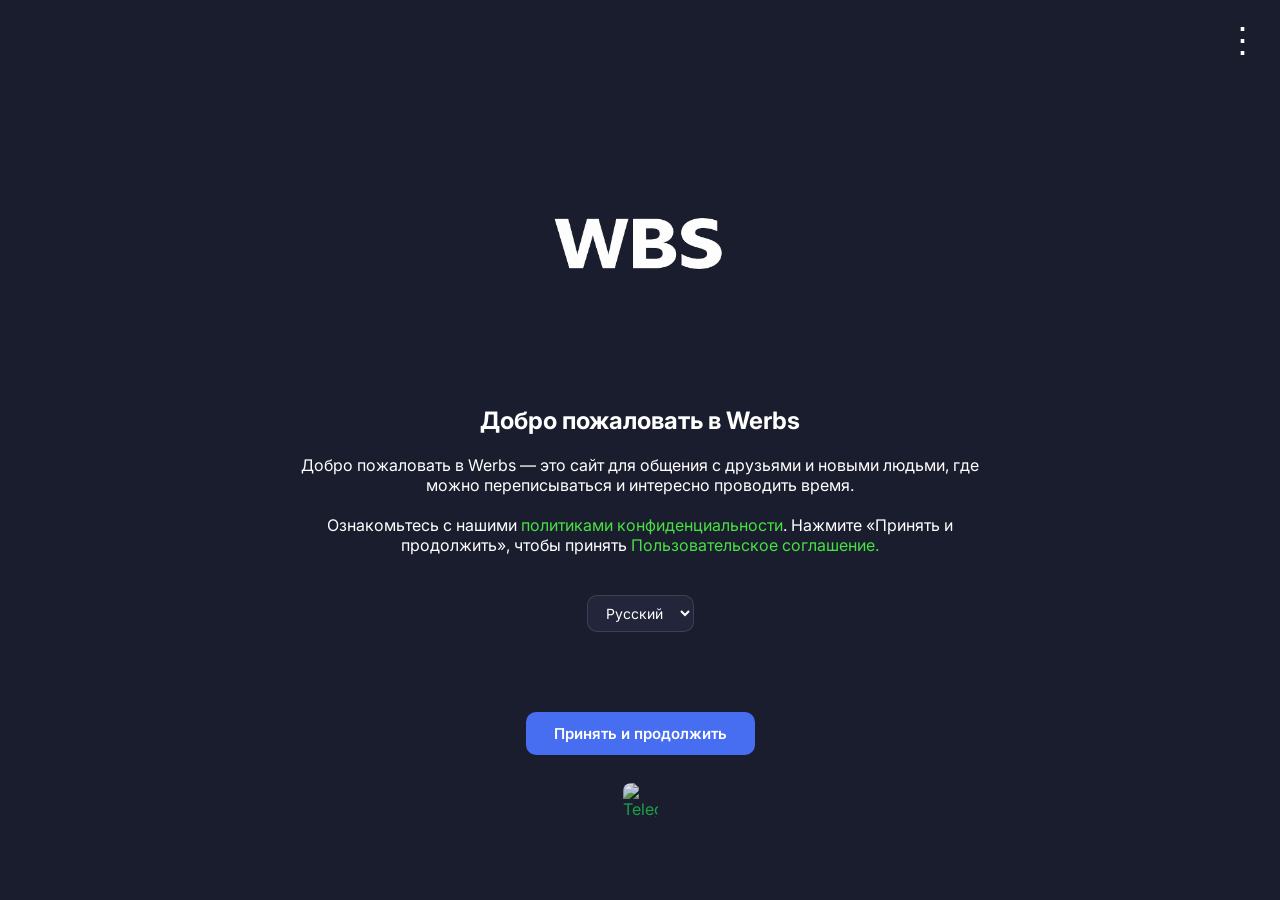
==== index.html @ 34491fe7 "Add files via upload" ====
<!DOCTYPE html>
<html lang="ru">
<head>
    <meta charset="UTF-8">
    <meta name="viewport" content="width=device-width, initial-scale=1.0">
    <title>Werbs</title>
    <link rel="stylesheet" href="style.css">
    <link rel="icon" type="image/png" href="./image/2.png">
</head>
<body>
<div class="menu">
    <button class="menu-btn" type="button">⋮</button>
    <div class="menu-content" id="menu">
        <p><a href="https://t.me/SwagIDKA" id="menu-help" data-i18n="menuHelp">Помощь</a></p>  <br>
        <p><a href="about.html" data-i18n="menuAbout">О нас</a></p>
    </div>
</div>

<div class="welcome">
    <img src="./image/2.png" width="330" height="300" alt="Welcome Image">
    <h2 id="welcome-title" data-i18n="welcomeTitle">Добро пожаловать в Werbs</h2><br>
    <p id="welcome-desc" data-i18n="welcomeDesc">Добро пожаловать в Werbs — это сайт для общения с друзьями и новыми людьми.</p>
    <br>
    <p class="policy-link" id="welcome-policy">
        <span data-i18n="welcomePolicyPre">Ознакомьтесь с нашими</span>
        <a href="privacy.html" class="policy-link" id="policy-link" data-i18n="welcomePolicyLink">политиками конфиденциальности</a><span data-i18n="welcomePolicyMid">. Нажмите «Принять и продолжить», чтобы принять</span>
        <a href="terms.html" class="agreement-link" id="agreement-link" data-i18n="welcomeAgreementLink">Пользовательское соглашение</a>
    </p>
<br><br>
    <select id="language-select">
        <option value="ru">Русский</option>
        <option value="en">English</option>
    </select>
    <br><br><br><br>
</div>

<a href="./register.html" class="btn" id="accept-btn" data-i18n="acceptBtn">Принять и продолжить</a>

<div class="footer-social-wrap">
    <a class="footer-social" href="https://t.me/Werbs_official" target="_blank" rel="noopener">
        <img src="https://upload.wikimedia.org/wikipedia/commons/5/5c/Telegram_Messenger.png" alt="Telegram" width="35" />
    </a>
</div>







<div id="pageLoader" class="page-loader hidden"><div class="loader-spinner"></div></div>
<script src="./work.js" type="module"></script>
</body>
</html>
---- style.css ----
@import url('https://fonts.googleapis.com/css2?family=Inter:wght@400;500;600;700&display=swap');

/* ══════════════════════════════════════
   BASE
══════════════════════════════════════ */
*, *::before, *::after {
    box-sizing: border-box;
    margin: 0;
    padding: 0;

    -webkit-user-select: none;
    -moz-user-select: none;
    -ms-user-select: none;
    user-select: none;

    -webkit-user-drag: none;
    user-drag: none;
}

body {
    background: #1a1d2e;
    color: #fff;
    font-family: 'Inter', system-ui, sans-serif;
    min-height: 100vh;
    display: flex;
    flex-direction: column;
    justify-content: center;
    align-items: center;
    text-align: center;
}

body.app-page {
    display: block;
    text-align: left;
    background: #1a1d2e;
}

a { color: rgb(27,184,74); text-decoration: none; }
a:visited { color: #fff; }

/* ══════════════════════════════════════
   INDEX PAGE
══════════════════════════════════════ */
.welcome {
    width: 100%;
    max-width: 760px;
    padding: 20px;
}

.menu {
    position: absolute;
    top: 20px;
    right: 20px;
}
.menu-btn {
    background: none;
    border: none;
    color: white;
    font-size: 35px;
    cursor: pointer;
}
.menu-content {
    display: none;
    position: absolute;
    right: 0;
    background: #202c33;
    padding: 10px 20px;
    border-radius: 10px;
    color: white;
    min-width: 120px;
}
.menu-content.open { display: block; }
.policy-link a { color: rgb(72,224,67); }

.btn {
    background: #476df0;
    color: white;
    border: none;
    padding: 12px 28px;
    border-radius: 10px;
    cursor: pointer;
    font-size: 15px;
    display: inline-block;
    text-decoration: none;
    font-weight: 600;
    transition: background .15s;
}
.btn:hover { background: #2f55d0; }

.footer-social-wrap {
    margin-top: 28px;
    display: flex;
    justify-content: center;
}
.footer-social {
    display: inline-flex;
    align-items: center;
    justify-content: center;
    opacity: 0.85;
    transition: opacity .15s, transform .15s;
}
.footer-social:hover {
    opacity: 1;
    transform: scale(1.08);
}
.footer-social img {
    display: block;
    border-radius: 8px;
}

#language-select {
    background: #23263a;
    color: #fff;
    border: 1.5px solid rgba(255,255,255,0.12);
    border-radius: 10px;
    padding: 8px 14px;
    font-family: inherit;
    font-size: 14px;
    outline: none;
    cursor: pointer;
}
#language-select option { background: #23263a; color: #fff; }

/* ══════════════════════════════════════
   APP SHELL
══════════════════════════════════════ */
.app-shell {
    display: grid;
    grid-template-columns: 72px 300px 1fr;
    height: 100vh;
    width: 100%;
    overflow: hidden;
}

/* ══════════════════════════════════════
   SIDEBAR
══════════════════════════════════════ */
.sidebar {
    background: #2c2f48;
    display: flex;
    flex-direction: column;
    justify-content: space-between;
    align-items: center;
    padding: 20px 0;
    border-right: 1px solid rgba(255,255,255,0.06);
}
.sidebar-top, .sidebar-bottom {
    display: flex;
    flex-direction: column;
    gap: 8px;
    align-items: center;
}
.sidebar-icon {
    width: 48px;
    height: 48px;
    border-radius: 14px;
    border: none;
    background: transparent;
    color: rgba(255,255,255,0.55);
    font-size: 22px;
    cursor: pointer;
    transition: background .18s, color .18s;
    display: flex;
    align-items: center;
    justify-content: center;
}
.sidebar-icon:hover,
.sidebar-icon.active {
    background: rgba(255,255,255,0.12);
    color: #fff;
}

/* ══════════════════════════════════════
   LEFT (CHAT) PANEL
══════════════════════════════════════ */
.chat-panel {
    background: #23263a;
    display: flex;
    flex-direction: column;
    border-right: 1px solid rgba(255,255,255,0.06);
    overflow: hidden;
}
.chat-panel-header {
    padding: 20px 16px 12px;
    display: flex;
    flex-direction: column;
    gap: 10px;
    flex-shrink: 0;
}
.chat-panel-header h1 {
    font-size: 1.4rem;
    font-weight: 700;
    color: #fff;
}
.search-wrap input {
    width: 100%;
    border: none;
    border-radius: 10px;
    padding: 10px 14px;
    font-size: 14px;
    outline: none;
    background: rgba(255,255,255,0.08);
    color: #fff;
    font-family: inherit;
}
.search-wrap input::placeholder { color: rgba(255,255,255,0.4); }

.user-list {
    flex: 1;
    overflow-y: auto;
    padding: 6px 8px 8px;
}
.user-list-empty {
    color: rgba(255,255,255,0.45);
    font-size: 14px;
    text-align: center;
    padding: 40px 16px;
    line-height: 1.7;
}

/* ── Friend / chat items ── */
.friend-item {
    display: flex;
    align-items: center;
    gap: 11px;
    padding: 10px 10px;
    border-radius: 12px;
    cursor: pointer;
    transition: background .15s;
    margin-bottom: 2px;
}
.friend-item:hover { background: rgba(255,255,255,0.07); }
.friend-item.active { background: rgba(255,255,255,0.13); }

.friend-avatar {
    width: 44px;
    height: 44px;
    border-radius: 50%;
    object-fit: cover;
    flex-shrink: 0;
}
.friend-avatar-placeholder {
    width: 44px;
    height: 44px;
    border-radius: 50%;
    background: linear-gradient(135deg, #476df0, #7b5ef8);
    color: #fff;
    font-size: 18px;
    font-weight: 700;
    display: flex;
    align-items: center;
    justify-content: center;
    flex-shrink: 0;
}
.friend-info { display: flex; flex-direction: column; gap: 2px; min-width: 0; }
.friend-nick { font-weight: 600; color: #f0f0f0; font-size: 14px; white-space: nowrap; overflow: hidden; text-overflow: ellipsis; }
.friend-sub  { font-size: 12px; color: rgba(255,255,255,0.45); white-space: nowrap; overflow: hidden; text-overflow: ellipsis; }

/* ══════════════════════════════════════
   CONVERSATION PANEL
══════════════════════════════════════ */
.conversation-panel {
    background: #1a1d2e;
    display: flex;
    flex-direction: column;
    overflow: hidden;
}
.conversation-empty {
    flex: 1;
    display: flex;
    flex-direction: column;
    align-items: center;
    justify-content: center;
    gap: 12px;
    color: rgba(255,255,255,0.35);
    font-size: 15px;
}
.conversation-empty div:first-child { font-size: 48px; }

/* ── Chat window ── */
.chat-window {
    display: flex;
    flex-direction: column;
    height: 100%;
    overflow: hidden;
}

.chat-header {
    display: flex;
    align-items: center;
    gap: 12px;
    padding: 14px 20px;
    background: #23263a;
    border-bottom: 1px solid rgba(255,255,255,0.06);
    flex-shrink: 0;
}
.chat-header-avatar {
    width: 40px;
    height: 40px;
    border-radius: 50%;
    object-fit: cover;
}
.chat-header-avatar-placeholder {
    width: 40px;
    height: 40px;
    border-radius: 50%;
    background: linear-gradient(135deg, #476df0, #7b5ef8);
    color: #fff;
    font-size: 16px;
    font-weight: 700;
    display: flex;
    align-items: center;
    justify-content: center;
    flex-shrink: 0;
}
.chat-header-nick { font-weight: 600; color: #fff; font-size: 15px; }
.chat-header-sub  { font-size: 12px; color: rgba(255,255,255,0.45); }

/* ── Messages ── */
.chat-messages {
    flex: 1;
    overflow-y: auto;
    padding: 16px 20px;
    display: flex;
    flex-direction: column;
    gap: 6px;
}
.msg-empty {
    color: rgba(255,255,255,0.35);
    text-align: center;
    margin-top: 60px;
    font-size: 15px;
}

.msg-bubble {
    max-width: 68%;
    padding: 10px 14px;
    border-radius: 18px;
    font-size: 14px;
    display: flex;
    flex-direction: column;
    gap: 4px;
    word-break: break-word;
    line-height: 1.45;
}
.msg-me   { align-self: flex-end;   background: #476df0; color: #fff;    border-bottom-right-radius: 4px; }
.msg-them { align-self: flex-start; background: #2e3250; color: #f0f0f0; border-bottom-left-radius: 4px; }

.msg-time {
    font-size: 10px;
    opacity: 0.55;
    align-self: flex-end;
    line-height: 1;
}

/* ── Image bubble ── */
.msg-img {
    max-width: 240px;
    max-height: 240px;
    border-radius: 10px;
    object-fit: cover;
    cursor: zoom-in;
    display: block;
}
.msg-bubble.msg-me   .msg-img { border-bottom-right-radius: 2px; }
.msg-bubble.msg-them .msg-img { border-bottom-left-radius: 2px; }

/* ── File bubble ── */
.msg-file {
    display: flex;
    align-items: center;
    gap: 10px;
    padding: 4px 0;
}
.msg-file-icon { font-size: 28px; flex-shrink: 0; }
.msg-file-name { font-size: 13px; font-weight: 600; word-break: break-all; }
.msg-file-size { font-size: 11px; opacity: 0.6; }
.msg-file-dl {
    margin-left: auto;
    font-size: 20px;
    text-decoration: none;
    color: inherit;
    opacity: 0.7;
    flex-shrink: 0;
}
.msg-file-dl:hover { opacity: 1; }

/* ── Attachments preview ── */
.chat-attachments-preview {
    display: flex;
    flex-wrap: wrap;
    gap: 8px;
    padding: 0 16px;
    max-height: 110px;
    overflow-y: auto;
}
.attach-thumb {
    position: relative;
    width: 80px;
    height: 80px;
    border-radius: 10px;
    overflow: hidden;
    cursor: pointer;
    flex-shrink: 0;
}
.attach-thumb img {
    width: 100%;
    height: 100%;
    object-fit: cover;
}
.attach-file-item {
    display: flex;
    align-items: center;
    gap: 6px;
    background: rgba(255,255,255,0.1);
    border-radius: 8px;
    padding: 6px 10px;
    font-size: 13px;
    color: #fff;
    cursor: pointer;
    position: relative;
    flex-shrink: 0;
}
.attach-remove {
    position: absolute;
    top: 3px;
    right: 4px;
    background: rgba(0,0,0,0.6);
    color: #fff;
    border-radius: 50%;
    width: 18px;
    height: 18px;
    font-size: 11px;
    display: flex;
    align-items: center;
    justify-content: center;
}

/* ── Input row ── */
.chat-input-row {
    display: flex;
    align-items: center;
    gap: 8px;
    padding: 12px 16px;
    background: #23263a;
    border-top: 1px solid rgba(255,255,255,0.06);
    flex-shrink: 0;
}
.attach-btn {
    width: 40px;
    height: 40px;
    border: none;
    border-radius: 50%;
    background: rgba(255,255,255,0.08);
    color: rgba(255,255,255,0.7);
    font-size: 18px;
    cursor: pointer;
    flex-shrink: 0;
    transition: background .15s;
}
.attach-btn:hover { background: rgba(255,255,255,0.15); }
.chat-input-row input[type="text"] {
    flex: 1;
    padding: 11px 16px;
    border-radius: 20px;
    border: none;
    outline: none;
    font-size: 14px;
    background: rgba(255,255,255,0.08);
    color: #fff;
    font-family: inherit;
}
.chat-input-row input::placeholder { color: rgba(255,255,255,0.35); }
.send-btn {
    width: 40px;
    height: 40px;
    border: none;
    border-radius: 50%;
    background: #476df0;
    color: #fff;
    font-size: 16px;
    cursor: pointer;
    flex-shrink: 0;
    transition: background .15s;
}
.send-btn:hover { background: #2f55d0; }

/* ══════════════════════════════════════
   MODALS
══════════════════════════════════════ */
.modal {
    position: fixed;
    inset: 0;
    background: rgba(0,0,0,0.6);
    display: flex;
    justify-content: center;
    align-items: center;
    z-index: 100;
    backdrop-filter: blur(4px);
}
.hidden { display: none !important; }

.modal-box {
    width: 360px;
    background: #fff;
    padding: 28px 24px;
    border-radius: 18px;
    position: relative;
    color: #000;
    max-height: 90vh;
    overflow-y: auto;
}
.close-btn {
    position: absolute;
    top: 14px;
    right: 16px;
    border: none;
    background: none;
    font-size: 18px;
    cursor: pointer;
    color: #888;
}
.close-btn:hover { color: #000; }

/* Profile modal */
.avatar-section {
    display: flex;
    flex-direction: column;
    align-items: center;
    gap: 6px;
    margin-bottom: 14px;
}
.avatar-section img {
    width: 90px;
    height: 90px;
    border-radius: 50%;
    object-fit: cover;
    border: 3px solid #476df0;
}
.avatar-change-btn {
    font-size: 13px;
    color: #476df0;
    cursor: pointer;
}
.avatar-change-btn:hover { text-decoration: underline; }
.info { text-align: center; }
.info h2 { font-size: 18px; margin-bottom: 4px; }
.info p  { font-size: 13px; color: #666; }

.id-box {
    display: flex;
    align-items: center;
    justify-content: space-between;
    background: #f3f4f8;
    border-radius: 12px;
    padding: 12px 14px;
    margin-top: 16px;
    gap: 10px;
}
.id-box small { font-size: 11px; color: #888; display: block; margin-bottom: 3px; }
.id-value { font-size: 17px; font-weight: 700; color: #476df0; letter-spacing: 1px; }
.copy-btn {
    border: none;
    background: #476df0;
    color: #fff;
    border-radius: 8px;
    padding: 6px 10px;
    font-size: 16px;
    cursor: pointer;
    flex-shrink: 0;
}

.settings-box {
    margin-top: 14px;
    background: #f3f4f8;
    border-radius: 12px;
    padding: 12px 14px;
}
.settings-box small { font-size: 11px; color: #888; display: block; margin-bottom: 6px; }
.lang-select-profile {
    width: 100%;
    padding: 10px 12px;
    border-radius: 8px;
    border: 1.5px solid #ddd;
    font-family: inherit;
    font-size: 14px;
    color: #000;
    background: #fff;
    outline: none;
    cursor: pointer;
}
.lang-select-profile:focus { border-color: #476df0; }

/* Add friend modal */
.modal-input {
    width: 100%;
    padding: 12px;
    border-radius: 10px;
    border: 1.5px solid #ddd;
    font-size: 16px;
    font-family: inherit;
    margin-top: 6px;
    outline: none;
    color: #000;
}
.modal-input:focus { border-color: #476df0; }
.user-preview {
    margin-top: 10px;
    background: #f3f4f8;
    border-radius: 12px;
    overflow: hidden;
}
.user-preview .friend-item { cursor: default !important; }
.user-preview .friend-nick { color: #071f3d; }
.user-preview .friend-sub  { color: #555; }

.modal-msg { font-size: 13px; margin-top: 8px; min-height: 18px; color: #e53935; }
.modal-msg.success { color: #2e7d32; }

.modal-btn {
    width: 100%;
    padding: 12px;
    margin-top: 14px;
    border: none;
    border-radius: 10px;
    background: #476df0;
    color: #fff;
    font-family: inherit;
    font-size: 15px;
    font-weight: 600;
    cursor: pointer;
    transition: background .15s;
}
.modal-btn:hover { background: #2f55d0; }

/* Image viewer */
#imageViewer {
    background: rgba(0,0,0,0.88);
    cursor: zoom-out;
}

/* ══════════════════════════════════════
   SCROLLBAR
══════════════════════════════════════ */
::-webkit-scrollbar { width: 5px; }
::-webkit-scrollbar-track { background: transparent; }
::-webkit-scrollbar-thumb { background: rgba(255,255,255,0.15); border-radius: 3px; }

/* ══════════════════════════════════════
   REGISTER / LOGIN PAGES (тёмный стиль, как приложение)
══════════════════════════════════════ */
body.auth-page {
    background: #1a1d2e;
    display: flex;
    justify-content: center;
    align-items: center;
    min-height: 100vh;
    text-align: left;
}
.reg { width: 420px; padding: 20px; }
.header-box {
    background: #23263a;
    padding: 22px;
    border-radius: 14px;
    margin-bottom: 12px;
    color: #fff;
    text-align: left;
    border: 1px solid rgba(255,255,255,0.06);
}
.header-box h1 { font-size: 22px; margin-bottom: 6px; color: #fff; }
.header-box p  { font-size: 14px; color: rgba(255,255,255,0.55); }
.form-box {
    background: #23263a;
    padding: 24px;
    border-radius: 14px;
    color: #fff;
    border: 1px solid rgba(255,255,255,0.06);
}
.form-box label { display: block; font-size: 14px; margin-top: 14px; color: rgba(255,255,255,0.75); }
.form-box input[type="text"],
.form-box input[type="password"],
.form-box select {
    width: 100%;
    padding: 12px;
    margin-top: 6px;
    border-radius: 10px;
    border: 1.5px solid rgba(255,255,255,0.1);
    font-family: inherit;
    font-size: 14px;
    color: #fff;
    background: rgba(255,255,255,0.06);
    outline: none;
    transition: border-color .15s;
}
.form-box select option { background: #23263a; color: #fff; }
.form-box input::placeholder { color: rgba(255,255,255,0.35); }
.form-box input:focus,
.form-box select:focus { border-color: #476df0; }
.form-box .checkbox {
    display: flex;
    align-items: center;
    gap: 10px;
    padding: 10px;
    margin-top: 14px;
    border: 1.5px solid rgba(255,255,255,0.1);
    border-radius: 10px;
}
.form-box .checkbox input { width: 18px; height: 18px; cursor: pointer; }
.form-box .checkbox label { margin: 0; font-size: 14px; color: rgba(255,255,255,0.75); }
.form-box .error { color: #ff6b6b; font-size: 13px; margin-top: 10px; min-height: 18px; }
.form-box button[type="submit"] {
    width: 100%;
    padding: 13px;
    margin-top: 16px;
    border: none;
    border-radius: 10px;
    background: #476df0;
    color: #fff;
    font-family: inherit;
    font-size: 15px;
    font-weight: 600;
    cursor: pointer;
    transition: background .15s;
}
.form-box button[type="submit"]:hover { background: #2f55d0; }
.form-box .bottom-link { text-align: center; margin-top: 14px; font-size: 13px; color: rgba(255,255,255,0.55); }
.form-box .bottom-link a { color: #6e8dfb; text-decoration: none; font-weight: 600; }

/* ── Аватар в сайдбаре ── */
.sidebar-avatar-btn {
    padding: 0;
    overflow: hidden;
    border-radius: 50% !important;
    width: 42px;
    height: 42px;
}
.sidebar-avatar-btn:hover { background: transparent !important; }

/* ── Кнопка выхода в профиле ── */
.logout-btn {
    width: 100%;
    padding: 12px;
    margin-top: 14px;
    border: none;
    border-radius: 10px;
    background: rgba(255, 80, 80, 0.1);
    color: #ff6b6b;
    font-family: inherit;
    font-size: 14px;
    font-weight: 600;
    cursor: pointer;
    transition: background .15s;
    text-align: center;
}
.logout-btn:hover { background: rgba(255, 80, 80, 0.2); }

/* ══════════════════════════════════════
   PAGE LOADER
══════════════════════════════════════ */
.page-loader {
    position: fixed;
    inset: 0;
    background: #1a1d2e;
    z-index: 9999;
    display: flex;
    align-items: center;
    justify-content: center;
    transition: opacity .3s;
}
.page-loader.hidden { display: none; }
.page-loader.fade-out { opacity: 0; pointer-events: none; }

.loader-spinner {
    width: 48px;
    height: 48px;
    border: 4px solid rgba(255,255,255,0.1);
    border-top-color: #476df0;
    border-radius: 50%;
    animation: spin .8s linear infinite;
}
@keyframes spin { to { transform: rotate(360deg); } }

/* ══════════════════════════════════════
   CONFIRM MODAL (выход)
══════════════════════════════════════ */
.confirm-box {
    text-align: center;
    padding: 32px 28px;
}
.confirm-icon {
    font-size: 44px;
    margin-bottom: 12px;
}
.confirm-title {
    font-size: 18px;
    font-weight: 700;
    color: #000;
    margin: 0 0 8px;
}
.confirm-desc {
    font-size: 14px;
    color: #666;
    margin: 0 0 24px;
}
.confirm-btns {
    display: flex;
    gap: 10px;
}
.confirm-btn-no {
    flex: 1;
    padding: 12px;
    border: 1.5px solid #ddd;
    border-radius: 10px;
    background: #fff;
    color: #333;
    font-family: inherit;
    font-size: 15px;
    font-weight: 600;
    cursor: pointer;
    transition: background .15s;
}
.confirm-btn-no:hover { background: #f5f5f5; }
.confirm-btn-yes {
    flex: 1;
    padding: 12px;
    border: none;
    border-radius: 10px;
    background: #ff4d4d;
    color: #fff;
    font-family: inherit;
    font-size: 15px;
    font-weight: 600;
    cursor: pointer;
    transition: background .15s;
}
.confirm-btn-yes:hover { background: #e03333; }

.footer-social {
    animation: bounce 1.8s infinite;
}

@keyframes bounce {
    0%, 100% { transform: translateY(0); }
    40%       { transform: translateY(-10px); }
    60%       { transform: translateY(-5px); }
}


.menu-content a {
    color: #fff;
}
.menu-content a:hover {
    color: #6e8dfb;
}
/* ══════════════════════════════════════
   БЕЙДЖ "ТОПЕР"
══════════════════════════════════════ */
.badge-topper {
    display: inline-block;
    font-size: 16px;
    vertical-align: middle;
    margin-left: 3px;
    filter: drop-shadow(0 0 4px rgba(255, 200, 50, 0.6));
}
.badge-topper-small {
    display: inline-block;
    font-size: 12px;
    vertical-align: middle;
    margin-left: 2px;
}

/* ══════════════════════════════════════
   ВРЕМЯ НА САЙТЕ В ПРОФИЛЕ
══════════════════════════════════════ */
.time-box {
    display: flex;
    align-items: center;
    gap: 12px;
    background: #f3f4f8;
    border-radius: 12px;
    padding: 12px 14px;
    margin-top: 14px;
}
.time-icon { font-size: 24px; flex-shrink: 0; }
.time-box small { font-size: 11px; color: #888; display: block; margin-bottom: 2px; }
.time-value { font-size: 17px; font-weight: 700; color: #f5a623; }

/* ══════════════════════════════════════
   ФОН ПРОФИЛЯ (banner)
══════════════════════════════════════ */
.profile-banner {
    height: 0;
    border-radius: 14px 14px 0 0;
    margin: -28px -24px 0;
    transition: height .2s;
    background-size: cover;
    background-position: center;
}
.profile-banner.has-banner {
    height: 90px;
    margin-bottom: 8px;
}

/* ══════════════════════════════════════
   КНОПКА "СМЕНИТЬ УКРАШЕНИЯ"
══════════════════════════════════════ */
.decorations-btn {
    width: 100%;
    padding: 12px;
    margin-top: 10px;
    border: 1.5px solid #476df0;
    border-radius: 10px;
    background: rgba(71, 109, 240, 0.08);
    color: #476df0;
    font-family: inherit;
    font-size: 14px;
    font-weight: 600;
    cursor: pointer;
    transition: background .15s;
    text-align: center;
}
.decorations-btn:hover { background: rgba(71, 109, 240, 0.16); }

/* ══════════════════════════════════════
   МАГАЗИН
══════════════════════════════════════ */
.shop-box { width: 400px; }
.shop-title {
    font-size: 18px;
    font-weight: 700;
    color: #000;
    margin: 0 0 14px;
    text-align: center;
}
.shop-time-badge {
    background: linear-gradient(135deg, #f5a623, #f7c948);
    color: #1a1d2e;
    font-weight: 700;
    font-size: 14px;
    text-align: center;
    padding: 10px;
    border-radius: 10px;
    margin-bottom: 18px;
}
.shop-items-list {
    display: flex;
    flex-direction: column;
    gap: 12px;
    max-height: 50vh;
    overflow-y: auto;
}
.shop-item {
    display: flex;
    align-items: center;
    gap: 12px;
    background: #f3f4f8;
    border-radius: 12px;
    padding: 12px;
}
.shop-item-preview {
    width: 56px;
    height: 56px;
    border-radius: 10px;
    flex-shrink: 0;
    background-size: cover;
    background-position: center;
    border: 1px solid rgba(0,0,0,0.08);
}
.shop-item-info { flex: 1; min-width: 0; }
.shop-item-name { font-size: 14px; font-weight: 600; color: #000; }
.shop-item-price { font-size: 12px; color: #888; margin-top: 2px; }
.shop-item-btn {
    border: none;
    border-radius: 8px;
    padding: 8px 14px;
    font-size: 13px;
    font-weight: 600;
    cursor: pointer;
    flex-shrink: 0;
    transition: background .15s;
}
.shop-item-btn.can-buy {
    background: #476df0;
    color: #fff;
}
.shop-item-btn.can-buy:hover { background: #2f55d0; }
.shop-item-btn.cant-buy {
    background: #e5e5e5;
    color: #999;
    cursor: not-allowed;
}
.shop-item-btn.owned {
    background: #2e7d32;
    color: #fff;
    cursor: default;
}
.shop-item-btn.equipped {
    background: #f5a623;
    color: #1a1d2e;
}

/* ══════════════════════════════════════
   КОМПАКТНЫЙ ПЕРЕКЛЮЧАТЕЛЬ ЯЗЫКА В ПРОФИЛЕ
══════════════════════════════════════ */
.lang-toggle-btn {
    position: absolute;
    top: 14px;
    left: 16px;
    border: 1.5px solid #476df0;
    background: rgba(71, 109, 240, 0.08);
    color: #476df0;
    font-size: 12px;
    font-weight: 700;
    padding: 5px 12px;
    border-radius: 999px;
    cursor: pointer;
    letter-spacing: 0.5px;
    transition: background .15s;
    z-index: 2;
}
.lang-toggle-btn:hover { background: rgba(71, 109, 240, 0.16); }

/* ══════════════════════════════════════
   РАМКА АВАТАРКИ (украшение из магазина)
══════════════════════════════════════ */
.avatar-section {
    position: relative;
}

.avatar-frame-wrap {
    position: relative;
    width: 96px;
    height: 96px;
    display: flex;
    align-items: center;
    justify-content: center;
}
.avatar-frame-wrap img {
    width: 90px;
    height: 90px;
    border-radius: 50%;
    object-fit: cover;
    border: 3px solid #476df0;
    position: relative;
    z-index: 1;
}
.avatar-frame-wrap.has-frame::before {
    content: "";
    position: absolute;
    inset: -0px;
    border-radius: 50%;
    background: var(--frame-gradient);
    z-index: 0;
    /* Вырезаем середину, оставляя только тонкое кольцо */
    -webkit-mask: radial-gradient(circle, transparent 0, transparent calc(50% - 3px), #000 calc(50% - 2px), #000 100%);
    mask: radial-gradient(circle, transparent 0, transparent calc(50% - 3px), #000 calc(50% - 2px), #000 100%);
}
.avatar-frame-wrap.has-frame img {
    border-color: transparent;
}

/* ── Кнопка "В магазин" в инвентаре ── */
.go-to-shop-btn {
    width: 100%;
    padding: 10px;
    border: none;
    border-radius: 10px;
    background: linear-gradient(135deg, #476df0, #7b5ef8);
    color: #fff;
    font-family: inherit;
    font-size: 14px;
    font-weight: 600;
    cursor: pointer;
    transition: opacity .15s;
    margin-top: 4px;
}
.go-to-shop-btn:hover { opacity: 0.88; }
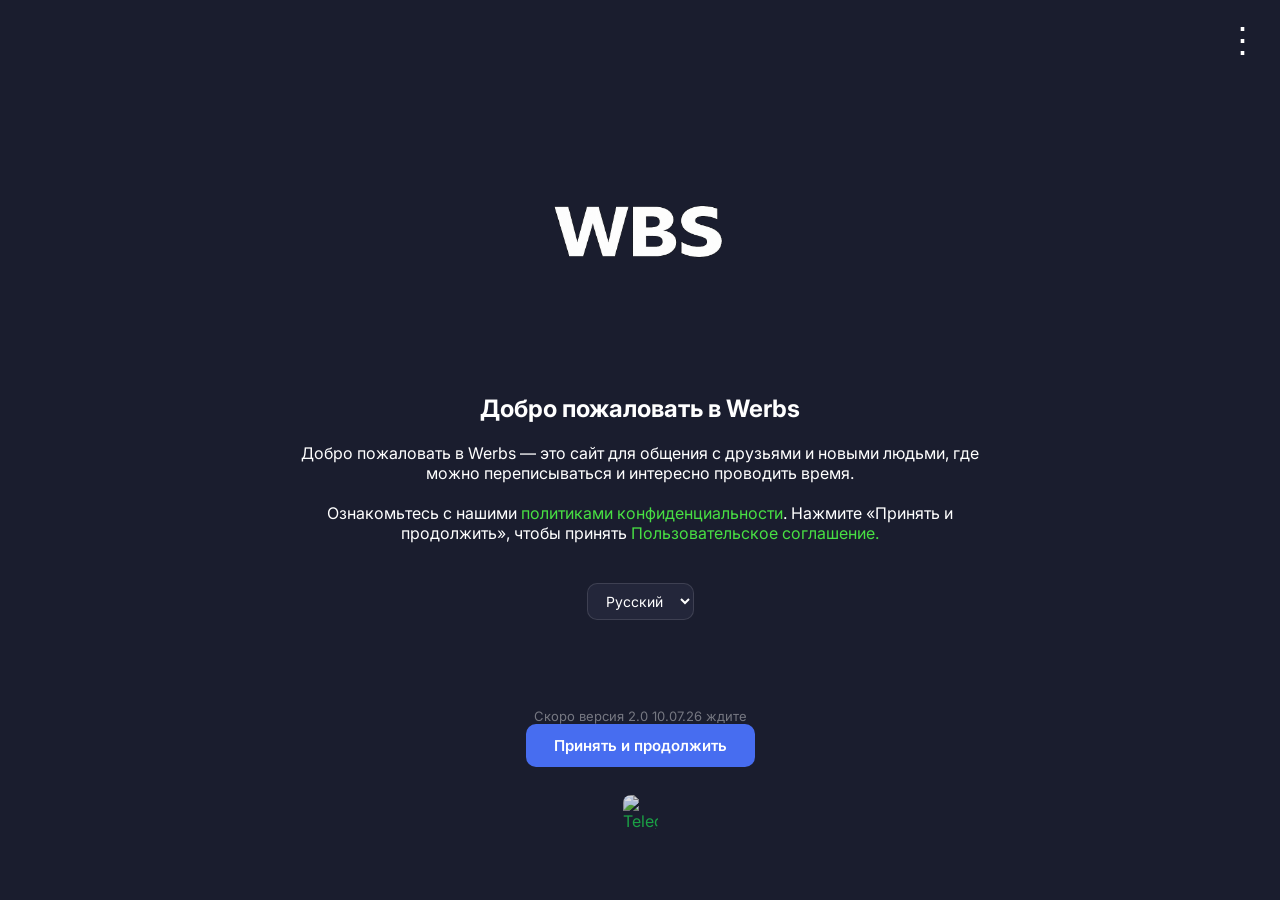
==== commit 97cde037: "Update index.html" ====
--- a/index.html
+++ b/index.html
@@ -33,7 +33,7 @@
     </select>
     <br><br><br><br>
 </div>
-
+<p style="color:rgba(255,255,255,0.4);font-size:13px;margin-top:8px">Скоро версия 2.0  10.07.26 ждите </p>
 <a href="./register.html" class="btn" id="accept-btn" data-i18n="acceptBtn">Принять и продолжить</a>
 
 <div class="footer-social-wrap">
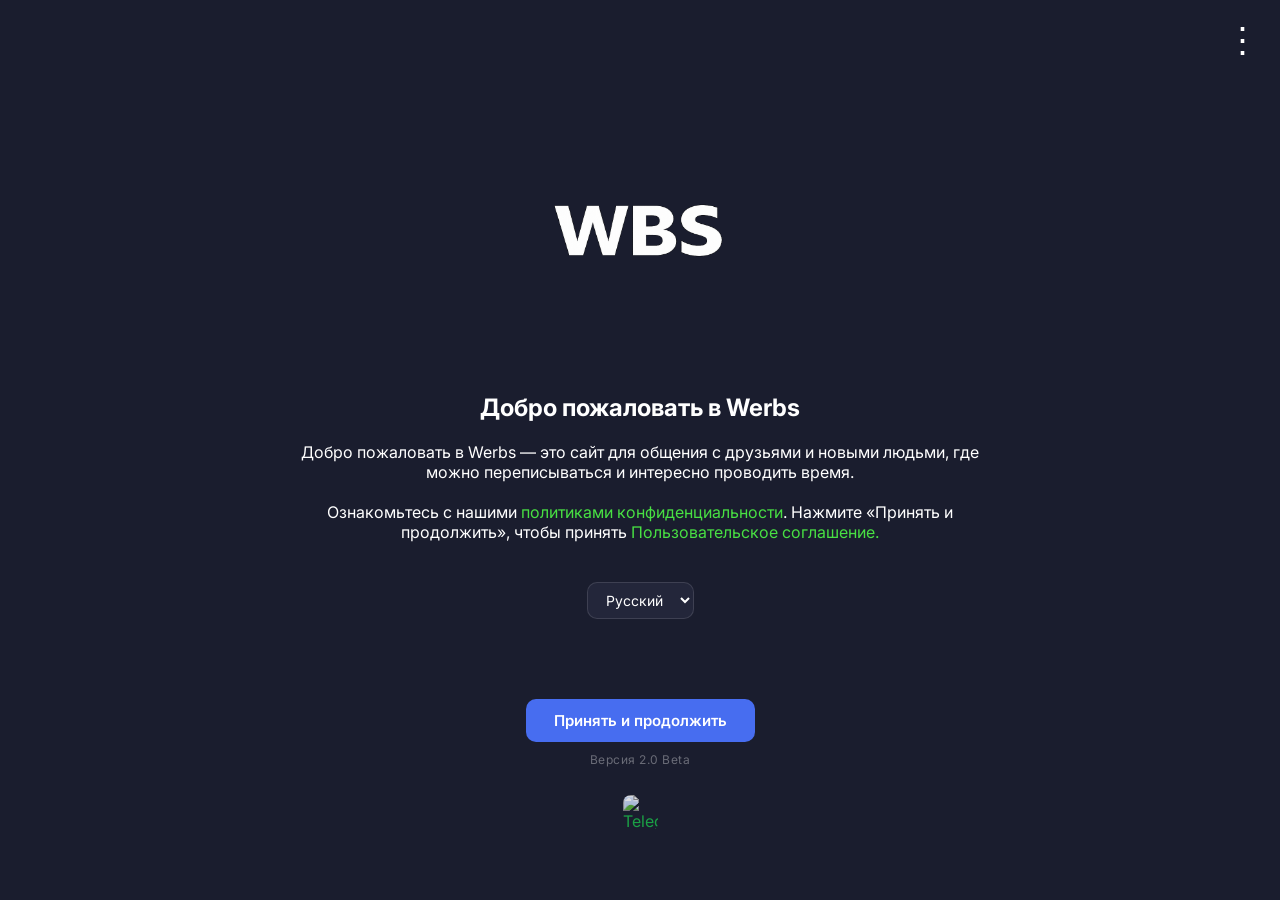
==== commit 16218043: "Add files via upload" ====
--- a/index.html
+++ b/index.html
@@ -33,8 +33,10 @@
     </select>
     <br><br><br><br>
 </div>
-<p style="color:rgba(255,255,255,0.4);font-size:13px;margin-top:8px">Скоро версия 2.0  10.07.26 ждите </p>
+
 <a href="./register.html" class="btn" id="accept-btn" data-i18n="acceptBtn">Принять и продолжить</a>
+
+<div class="version-badge">Версия 2.0 Beta</div>
 
 <div class="footer-social-wrap">
     <a class="footer-social" href="https://t.me/Werbs_official" target="_blank" rel="noopener">
--- a/style.css
+++ b/style.css
@@ -1075,3 +1075,237 @@
     margin-top: 4px;
 }
 .go-to-shop-btn:hover { opacity: 0.88; }
+
+/* ══════════════════════════════════════
+   ОНЛАЙН-СТАТУС
+══════════════════════════════════════ */
+.chat-header-avatar-wrap { position: relative; display: inline-block; }
+.online-dot {
+    position: absolute;
+    bottom: 1px; right: 1px;
+    width: 12px; height: 12px;
+    border-radius: 50%;
+    background: #22c55e;
+    border: 2px solid #23263a;
+}
+.friend-item-online { position: relative; }
+.friend-online-dot {
+    position: absolute;
+    bottom: 1px; right: 1px;
+    width: 10px; height: 10px;
+    border-radius: 50%;
+    background: #22c55e;
+    border: 2px solid #23263a;
+}
+
+/* ══════════════════════════════════════
+   РЕАКЦИИ
+══════════════════════════════════════ */
+.reaction-picker {
+    position: absolute;
+    bottom: 100%;
+    left: 0;
+    background: #2e3250;
+    border-radius: 999px;
+    padding: 6px 10px;
+    display: flex;
+    gap: 4px;
+    z-index: 50;
+    box-shadow: 0 4px 16px rgba(0,0,0,0.4);
+    white-space: nowrap;
+}
+.reaction-btn {
+    border: none;
+    background: none;
+    font-size: 20px;
+    cursor: pointer;
+    padding: 2px;
+    border-radius: 6px;
+    transition: transform .1s;
+}
+.reaction-btn:hover { transform: scale(1.3); }
+.reactions-row {
+    display: flex;
+    flex-wrap: wrap;
+    gap: 4px;
+    margin-top: 4px;
+}
+.reaction-chip {
+    background: rgba(255,255,255,0.12);
+    border-radius: 999px;
+    padding: 2px 8px;
+    font-size: 13px;
+    cursor: pointer;
+    user-select: none;
+    transition: background .15s;
+}
+.reaction-chip.me { background: rgba(71,109,240,0.35); }
+.reaction-chip:hover { background: rgba(255,255,255,0.2); }
+
+/* ══════════════════════════════════════
+   ДЕЙСТВИЯ С СООБЩЕНИЕМ
+══════════════════════════════════════ */
+.msg-bubble { position: relative; }
+.msg-actions {
+    display: none;
+    position: absolute;
+    top: -32px;
+    right: 0;
+    background: #2e3250;
+    border-radius: 8px;
+    padding: 3px 6px;
+    gap: 2px;
+    box-shadow: 0 2px 8px rgba(0,0,0,0.3);
+    z-index: 10;
+    white-space: nowrap;
+}
+.msg-bubble:hover .msg-actions { display: flex; }
+.msg-action-btn {
+    border: none;
+    background: none;
+    font-size: 15px;
+    cursor: pointer;
+    padding: 2px 4px;
+    border-radius: 4px;
+    opacity: 0.8;
+    transition: opacity .1s;
+}
+.msg-action-btn:hover { opacity: 1; background: rgba(255,255,255,0.1); }
+
+/* ══════════════════════════════════════
+   ОТВЕТ НА СООБЩЕНИЕ
+══════════════════════════════════════ */
+.reply-preview {
+    display: flex;
+    align-items: center;
+    justify-content: space-between;
+    padding: 8px 14px;
+    background: rgba(71,109,240,0.15);
+    border-left: 3px solid #476df0;
+    font-size: 13px;
+    color: rgba(255,255,255,0.7);
+}
+.reply-preview button {
+    border: none;
+    background: none;
+    color: rgba(255,255,255,0.5);
+    cursor: pointer;
+    font-size: 16px;
+}
+.msg-reply-quote {
+    font-size: 12px;
+    color: rgba(255,255,255,0.55);
+    border-left: 2px solid #476df0;
+    padding-left: 6px;
+    margin-bottom: 4px;
+    white-space: nowrap;
+    overflow: hidden;
+    text-overflow: ellipsis;
+}
+
+/* ══════════════════════════════════════
+   ПРОФИЛЬ СОБЕСЕДНИКА
+══════════════════════════════════════ */
+.up-banner {
+    height: 90px;
+    background: linear-gradient(135deg, #2c2f48, #23263a);
+}
+.up-body { padding: 16px 24px 24px; text-align: center; }
+.up-avatar { margin-top: -50px; margin-bottom: 8px; }
+.up-nick { font-size: 18px; font-weight: 700; color: #000; margin-bottom: 4px; }
+.up-status { font-size: 13px; color: #666; margin-bottom: 4px; }
+.up-country { font-size: 13px; color: #555; margin-bottom: 4px; }
+.up-id { font-size: 12px; color: #aaa; }
+
+/* ══════════════════════════════════════
+   ЗНАЧОК ЗАЯВОК
+══════════════════════════════════════ */
+.req-badge {
+    position: absolute;
+    top: 2px; right: 2px;
+    background: #ff4d4d;
+    color: #fff;
+    font-size: 10px;
+    font-weight: 700;
+    border-radius: 999px;
+    min-width: 16px;
+    height: 16px;
+    display: flex;
+    align-items: center;
+    justify-content: center;
+    padding: 0 3px;
+}
+
+/* ══════════════════════════════════════
+   ВЕРСИЯ BETA
+══════════════════════════════════════ */
+.version-badge {
+    margin-top: 10px;
+    font-size: 12px;
+    color: rgba(255,255,255,0.35);
+    letter-spacing: 0.5px;
+}
+
+/* ══════════════════════════════════════
+   КНОПКА НАЗАД (мобиле)
+══════════════════════════════════════ */
+.back-btn {
+    display: none;
+    background: none;
+    border: none;
+    color: #fff;
+    font-size: 26px;
+    cursor: pointer;
+    padding: 0 10px 0 0;
+    flex-shrink: 0;
+    line-height: 1;
+}
+
+/* ══════════════════════════════════════
+   МОБИЛЬНАЯ ВЕРСИЯ — планшеты
+══════════════════════════════════════ */
+@media (max-width: 900px) {
+    .app-shell {
+        grid-template-columns: 56px 1fr;
+    }
+    .conversation-panel {
+        display: none;
+    }
+    .app-shell.chat-open .chat-panel {
+        display: none;
+    }
+    .app-shell.chat-open .conversation-panel {
+        display: flex;
+        grid-column: 2;
+    }
+    .back-btn { display: block; }
+    .modal-box { width: 94vw; max-width: 94vw; }
+    .shop-box  { width: 94vw; }
+    .reg { width: 90vw; max-width: 480px; }
+}
+
+/* ══════════════════════════════════════
+   МОБИЛЬНАЯ ВЕРСИЯ — телефоны
+══════════════════════════════════════ */
+@media (max-width: 480px) {
+    .app-shell { grid-template-columns: 48px 1fr; }
+    .sidebar-icon { width: 38px; height: 38px; font-size: 17px; }
+    .friend-nick { font-size: 13px; }
+    .friend-sub  { font-size: 11px; }
+    .chat-input-row input[type="text"] { font-size: 13px; }
+    .msg-bubble { max-width: 88%; font-size: 13px; }
+    .chat-panel-header h1 { font-size: 1.1rem; }
+    .modal-box { width: 96vw; padding: 20px 16px; }
+    .confirm-box { padding: 24px 16px; }
+    .up-banner { height: 70px; }
+    .reg { width: 96vw; padding: 10px; }
+    .header-box { padding: 16px; }
+    .form-box { padding: 16px; }
+}
+
+/* ══════════════════════════════════════
+   МОБИЛЬНАЯ — регистрация/вход
+══════════════════════════════════════ */
+@media (max-width: 480px) {
+    body.auth-page { padding: 10px; align-items: flex-start; padding-top: 30px; }
+}
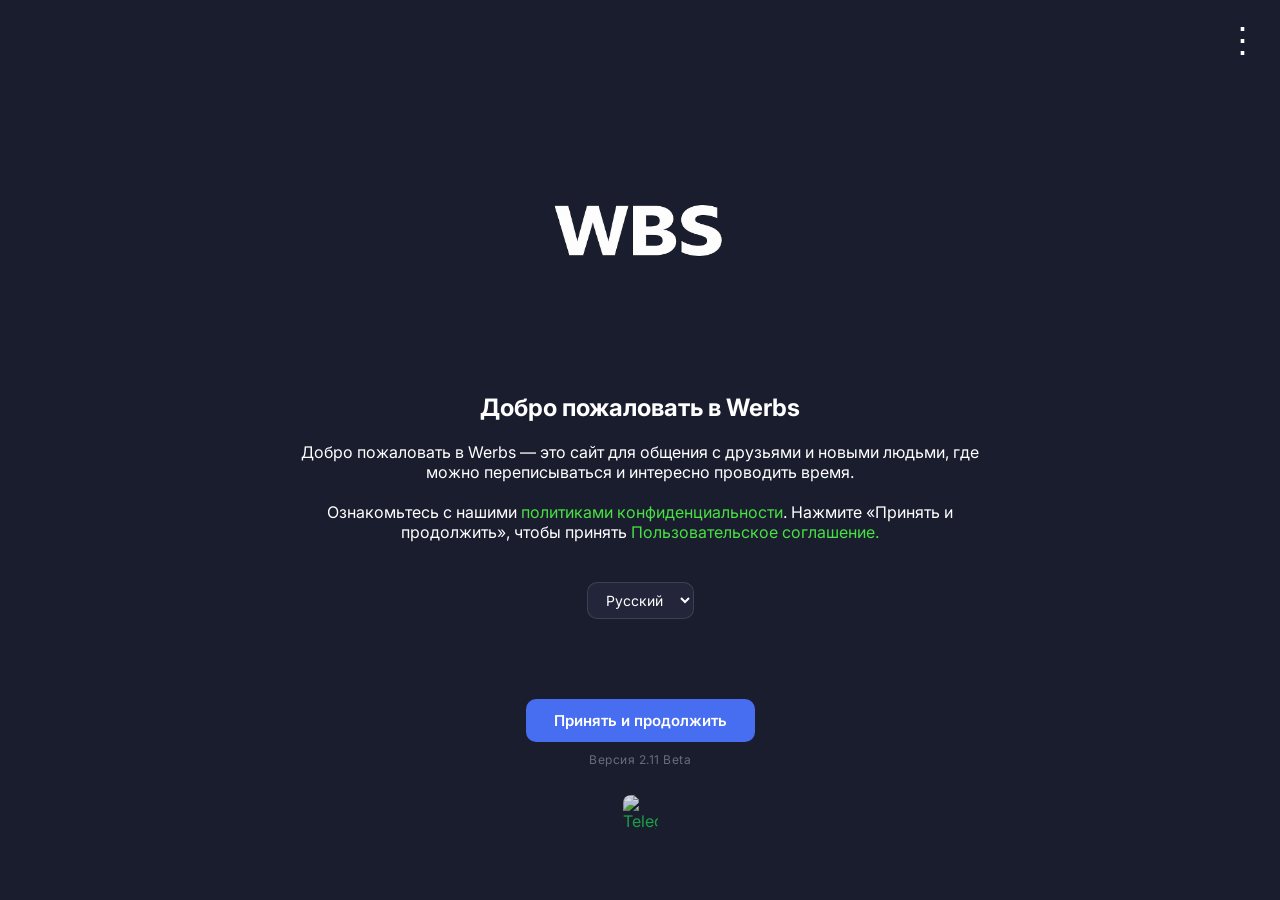
==== commit 0975276c: "Add files via upload" ====
--- a/index.html
+++ b/index.html
@@ -36,7 +36,7 @@
 
 <a href="./register.html" class="btn" id="accept-btn" data-i18n="acceptBtn">Принять и продолжить</a>
 
-<div class="version-badge">Версия 2.0 Beta</div>
+<div class="version-badge">Версия 2.11 Beta</div>
 
 <div class="footer-social-wrap">
     <a class="footer-social" href="https://t.me/Werbs_official" target="_blank" rel="noopener">
--- a/style.css
+++ b/style.css
@@ -119,7 +119,7 @@
     outline: none;
     cursor: pointer;
 }
-#language-select option { background: #23263a; color: #fff; }
+#language-select option { background: #23263a; color: #fff;  }
 
 /* ══════════════════════════════════════
    APP SHELL
@@ -330,6 +330,22 @@
     text-align: center;
     margin-top: 60px;
     font-size: 15px;
+}
+
+.date-separator {
+    display: flex;
+    justify-content: center;
+    margin: 10px 0 6px;
+}
+.date-separator span {
+    background: rgba(255,255,255,0.08);
+    color: rgba(255,255,255,0.75);
+    font-size: 12px;
+    font-weight: 600;
+    padding: 5px 14px;
+    border-radius: 12px;
+    text-transform: capitalize;
+    backdrop-filter: blur(4px);
 }
 
 .msg-bubble {
@@ -502,6 +518,7 @@
 
 .modal-box {
     width: 360px;
+    height: 500px;
     background: #fff;
     padding: 28px 24px;
     border-radius: 18px;
@@ -883,7 +900,7 @@
 }
 .time-icon { font-size: 24px; flex-shrink: 0; }
 .time-box small { font-size: 11px; color: #888; display: block; margin-bottom: 2px; }
-.time-value { font-size: 17px; font-weight: 700; color: #f5a623; }
+.time-value { font-size: 17px; font-weight: 700; color: #476df0; }
 
 /* ══════════════════════════════════════
    ФОН ПРОФИЛЯ (banner)
@@ -1034,20 +1051,24 @@
     display: flex;
     align-items: center;
     justify-content: center;
-}
-.avatar-frame-wrap img {
-    width: 90px;
-    height: 90px;
+    flex-shrink: 0;
+    box-sizing: border-box;
+}
+.avatar-frame-wrap img,
+.avatar-frame-wrap > div {
+    width: 100%;
+    height: 100%;
     border-radius: 50%;
     object-fit: cover;
     border: 3px solid #476df0;
     position: relative;
     z-index: 1;
+    box-sizing: border-box;
 }
 .avatar-frame-wrap.has-frame::before {
     content: "";
     position: absolute;
-    inset: -0px;
+    inset: 0;
     border-radius: 50%;
     background: var(--frame-gradient);
     z-index: 0;
@@ -1055,8 +1076,18 @@
     -webkit-mask: radial-gradient(circle, transparent 0, transparent calc(50% - 3px), #000 calc(50% - 2px), #000 100%);
     mask: radial-gradient(circle, transparent 0, transparent calc(50% - 3px), #000 calc(50% - 2px), #000 100%);
 }
-.avatar-frame-wrap.has-frame img {
+.avatar-frame-wrap.has-frame img,
+.avatar-frame-wrap.has-frame > div {
     border-color: transparent;
+}
+.up-avatar-placeholder {
+    background: linear-gradient(135deg,#476df0,#7b5ef8);
+    display: flex;
+    align-items: center;
+    justify-content: center;
+    font-size: 36px;
+    font-weight: 700;
+    color: #fff;
 }
 
 /* ── Кнопка "В магазин" в инвентаре ── */
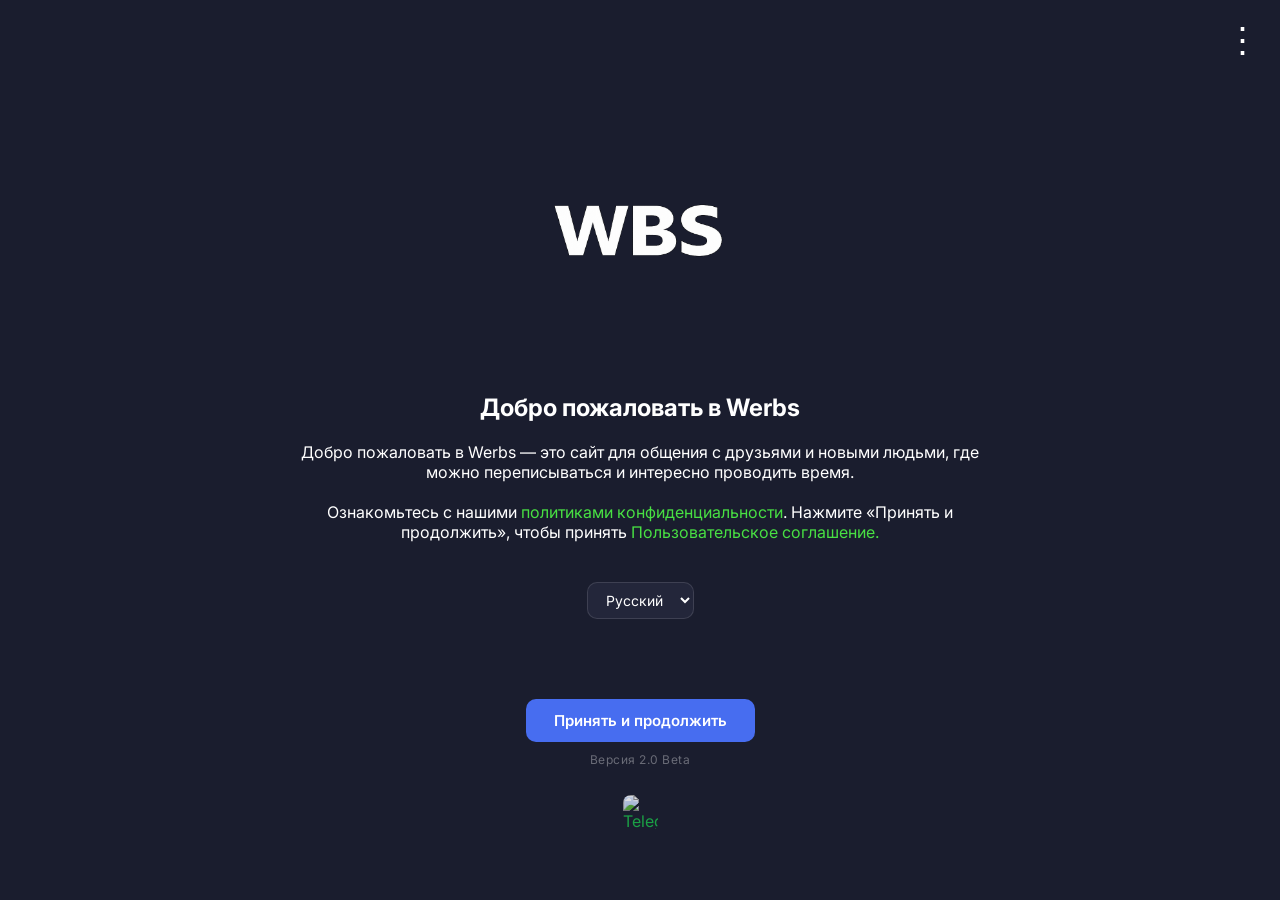
==== commit b9656822: "Add files via upload" ====
--- a/index.html
+++ b/index.html
@@ -36,7 +36,7 @@
 
 <a href="./register.html" class="btn" id="accept-btn" data-i18n="acceptBtn">Принять и продолжить</a>
 
-<div class="version-badge">Версия 2.11 Beta</div>
+<div class="version-badge">Версия 2.0 Beta</div>
 
 <div class="footer-social-wrap">
     <a class="footer-social" href="https://t.me/Werbs_official" target="_blank" rel="noopener">
--- a/style.css
+++ b/style.css
@@ -119,7 +119,7 @@
     outline: none;
     cursor: pointer;
 }
-#language-select option { background: #23263a; color: #fff;  }
+#language-select option { background: #23263a; color: #fff; }
 
 /* ══════════════════════════════════════
    APP SHELL
@@ -330,22 +330,6 @@
     text-align: center;
     margin-top: 60px;
     font-size: 15px;
-}
-
-.date-separator {
-    display: flex;
-    justify-content: center;
-    margin: 10px 0 6px;
-}
-.date-separator span {
-    background: rgba(255,255,255,0.08);
-    color: rgba(255,255,255,0.75);
-    font-size: 12px;
-    font-weight: 600;
-    padding: 5px 14px;
-    border-radius: 12px;
-    text-transform: capitalize;
-    backdrop-filter: blur(4px);
 }
 
 .msg-bubble {
@@ -518,7 +502,6 @@
 
 .modal-box {
     width: 360px;
-    height: 500px;
     background: #fff;
     padding: 28px 24px;
     border-radius: 18px;
@@ -900,7 +883,7 @@
 }
 .time-icon { font-size: 24px; flex-shrink: 0; }
 .time-box small { font-size: 11px; color: #888; display: block; margin-bottom: 2px; }
-.time-value { font-size: 17px; font-weight: 700; color: #476df0; }
+.time-value { font-size: 17px; font-weight: 700; color: #f5a623; }
 
 /* ══════════════════════════════════════
    ФОН ПРОФИЛЯ (banner)
@@ -1051,24 +1034,20 @@
     display: flex;
     align-items: center;
     justify-content: center;
-    flex-shrink: 0;
-    box-sizing: border-box;
-}
-.avatar-frame-wrap img,
-.avatar-frame-wrap > div {
-    width: 100%;
-    height: 100%;
+}
+.avatar-frame-wrap img {
+    width: 90px;
+    height: 90px;
     border-radius: 50%;
     object-fit: cover;
     border: 3px solid #476df0;
     position: relative;
     z-index: 1;
-    box-sizing: border-box;
 }
 .avatar-frame-wrap.has-frame::before {
     content: "";
     position: absolute;
-    inset: 0;
+    inset: -0px;
     border-radius: 50%;
     background: var(--frame-gradient);
     z-index: 0;
@@ -1076,18 +1055,8 @@
     -webkit-mask: radial-gradient(circle, transparent 0, transparent calc(50% - 3px), #000 calc(50% - 2px), #000 100%);
     mask: radial-gradient(circle, transparent 0, transparent calc(50% - 3px), #000 calc(50% - 2px), #000 100%);
 }
-.avatar-frame-wrap.has-frame img,
-.avatar-frame-wrap.has-frame > div {
+.avatar-frame-wrap.has-frame img {
     border-color: transparent;
-}
-.up-avatar-placeholder {
-    background: linear-gradient(135deg,#476df0,#7b5ef8);
-    display: flex;
-    align-items: center;
-    justify-content: center;
-    font-size: 36px;
-    font-weight: 700;
-    color: #fff;
 }
 
 /* ── Кнопка "В магазин" в инвентаре ── */
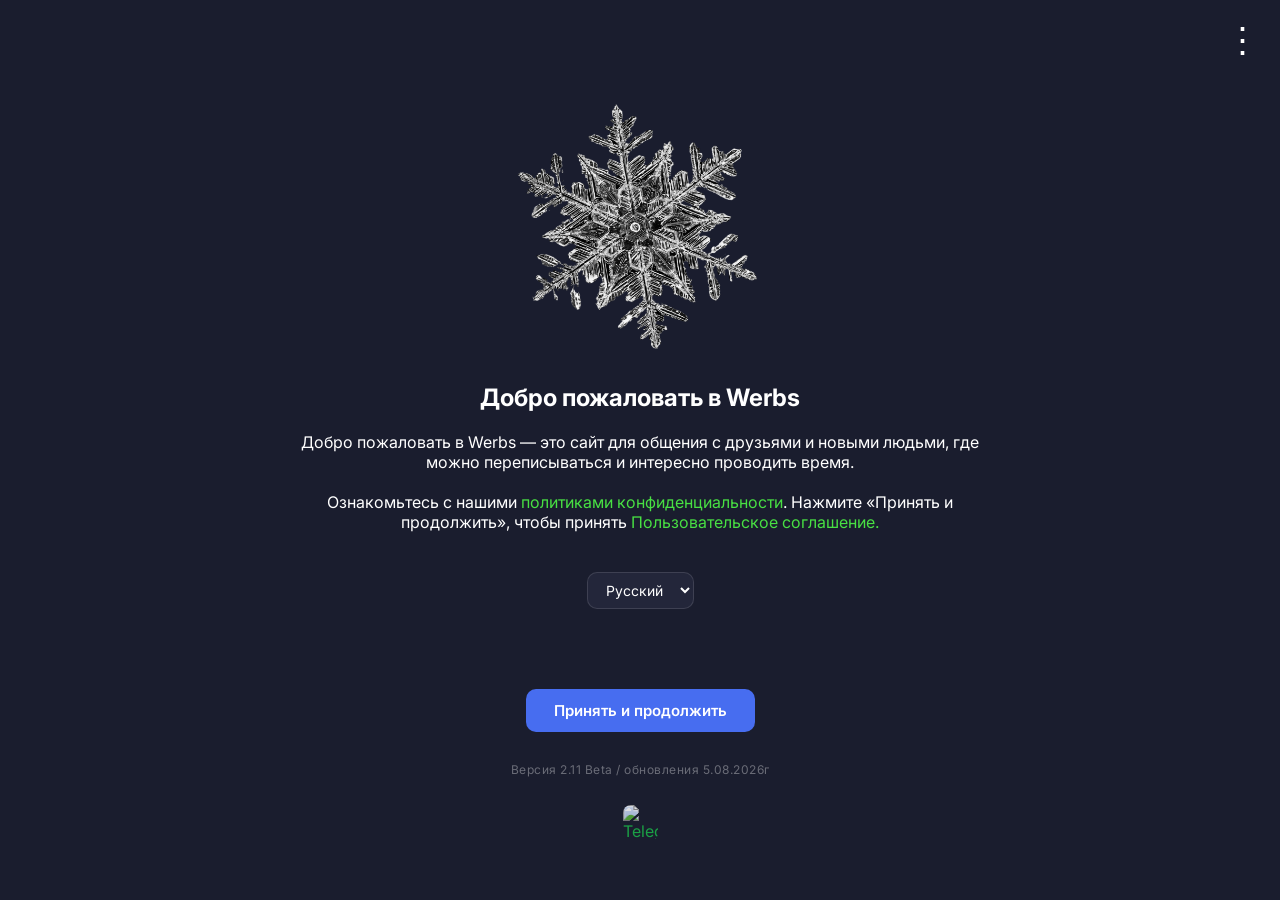
==== commit 5f17247c: "Add files via upload" ====
--- a/index.html
+++ b/index.html
@@ -5,9 +5,10 @@
     <meta name="viewport" content="width=device-width, initial-scale=1.0">
     <title>Werbs</title>
     <link rel="stylesheet" href="style.css">
-    <link rel="icon" type="image/png" href="./image/2.png">
+<link rel="icon" type="image/png" href="./image/ChatGPT Image 9 июл. 2026 г., 00_09_02 (1).png">
 </head>
 <body>
+
 <div class="menu">
     <button class="menu-btn" type="button">⋮</button>
     <div class="menu-content" id="menu">
@@ -17,7 +18,7 @@
 </div>
 
 <div class="welcome">
-    <img src="./image/2.png" width="330" height="300" alt="Welcome Image">
+    <img src="./image/ChatGPT Image 9 июл. 2026 г., 00_09_02 (1).png" width="330" height="300" alt="Welcome Image">
     <h2 id="welcome-title" data-i18n="welcomeTitle">Добро пожаловать в Werbs</h2><br>
     <p id="welcome-desc" data-i18n="welcomeDesc">Добро пожаловать в Werbs — это сайт для общения с друзьями и новыми людьми.</p>
     <br>
@@ -34,9 +35,9 @@
     <br><br><br><br>
 </div>
 
-<a href="./register.html" class="btn" id="accept-btn" data-i18n="acceptBtn">Принять и продолжить</a>
+<a href="./register.html" class="btn" id="accept-btn" data-i18n="acceptBtn">Принять и продолжить</a><br>
 
-<div class="version-badge">Версия 2.0 Beta</div>
+<div class="version-badge">Версия 2.11 Beta / обновления 5.08.2026г</div>
 
 <div class="footer-social-wrap">
     <a class="footer-social" href="https://t.me/Werbs_official" target="_blank" rel="noopener">
@@ -45,11 +46,6 @@
 </div>
 
 
-
-
-
-
-
 <div id="pageLoader" class="page-loader hidden"><div class="loader-spinner"></div></div>
 <script src="./work.js" type="module"></script>
 </body>
--- a/style.css
+++ b/style.css
@@ -63,7 +63,7 @@
     display: none;
     position: absolute;
     right: 0;
-    background: #202c33;
+    background: #2e556b;
     padding: 10px 20px;
     border-radius: 10px;
     color: white;
@@ -119,7 +119,7 @@
     outline: none;
     cursor: pointer;
 }
-#language-select option { background: #23263a; color: #fff; }
+#language-select option { background: #23263a; color: #fff;  }
 
 /* ══════════════════════════════════════
    APP SHELL
@@ -330,6 +330,22 @@
     text-align: center;
     margin-top: 60px;
     font-size: 15px;
+}
+
+.date-separator {
+    display: flex;
+    justify-content: center;
+    margin: 10px 0 6px;
+}
+.date-separator span {
+    background: rgba(255,255,255,0.08);
+    color: rgba(255,255,255,0.75);
+    font-size: 12px;
+    font-weight: 600;
+    padding: 5px 14px;
+    border-radius: 12px;
+    text-transform: capitalize;
+    backdrop-filter: blur(4px);
 }
 
 .msg-bubble {
@@ -502,6 +518,7 @@
 
 .modal-box {
     width: 360px;
+    height: 500px;
     background: #fff;
     padding: 28px 24px;
     border-radius: 18px;
@@ -509,6 +526,9 @@
     color: #000;
     max-height: 90vh;
     overflow-y: auto;
+}
+#profileModalBox {
+    height: auto; /* чтобы не появлялся скроллбар и баннер вставал ровно по краям */
 }
 .close-btn {
     position: absolute;
@@ -883,7 +903,7 @@
 }
 .time-icon { font-size: 24px; flex-shrink: 0; }
 .time-box small { font-size: 11px; color: #888; display: block; margin-bottom: 2px; }
-.time-value { font-size: 17px; font-weight: 700; color: #f5a623; }
+.time-value { font-size: 17px; font-weight: 700; color: #476df0; }
 
 /* ══════════════════════════════════════
    ФОН ПРОФИЛЯ (banner)
@@ -1034,20 +1054,24 @@
     display: flex;
     align-items: center;
     justify-content: center;
-}
-.avatar-frame-wrap img {
-    width: 90px;
-    height: 90px;
+    flex-shrink: 0;
+    box-sizing: border-box;
+}
+.avatar-frame-wrap img,
+.avatar-frame-wrap > div {
+    width: 100%;
+    height: 100%;
     border-radius: 50%;
     object-fit: cover;
     border: 3px solid #476df0;
     position: relative;
     z-index: 1;
+    box-sizing: border-box;
 }
 .avatar-frame-wrap.has-frame::before {
     content: "";
     position: absolute;
-    inset: -0px;
+    inset: 0;
     border-radius: 50%;
     background: var(--frame-gradient);
     z-index: 0;
@@ -1055,8 +1079,18 @@
     -webkit-mask: radial-gradient(circle, transparent 0, transparent calc(50% - 3px), #000 calc(50% - 2px), #000 100%);
     mask: radial-gradient(circle, transparent 0, transparent calc(50% - 3px), #000 calc(50% - 2px), #000 100%);
 }
-.avatar-frame-wrap.has-frame img {
+.avatar-frame-wrap.has-frame img,
+.avatar-frame-wrap.has-frame > div {
     border-color: transparent;
+}
+.up-avatar-placeholder {
+    background: linear-gradient(135deg,#476df0,#7b5ef8);
+    display: flex;
+    align-items: center;
+    justify-content: center;
+    font-size: 36px;
+    font-weight: 700;
+    color: #fff;
 }
 
 /* ── Кнопка "В магазин" в инвентаре ── */
@@ -1288,13 +1322,34 @@
    МОБИЛЬНАЯ ВЕРСИЯ — телефоны
 ══════════════════════════════════════ */
 @media (max-width: 480px) {
-    .app-shell { grid-template-columns: 48px 1fr; }
-    .sidebar-icon { width: 38px; height: 38px; font-size: 17px; }
+    .app-shell { grid-template-columns: 44px 1fr; }
+    .sidebar { padding: 12px 0; }
+    .sidebar-top, .sidebar-bottom { gap: 4px; }
+    .sidebar-icon { width: 34px; height: 34px; font-size: 15px; border-radius: 10px; }
+
+    .chat-panel-header { padding: 12px 10px 8px; gap: 6px; }
+    .chat-panel-header h1 { font-size: 1rem; }
+    .search-wrap input { padding: 8px 10px; font-size: 13px; }
+
+    .user-list { padding: 4px 4px 6px; }
+    .friend-item { padding: 7px 7px; gap: 8px; }
+    .friend-avatar, .friend-avatar-placeholder { width: 38px; height: 38px; }
+    .friend-avatar-placeholder { font-size: 15px; }
     .friend-nick { font-size: 13px; }
     .friend-sub  { font-size: 11px; }
+
+    .chat-header { padding: 10px 12px; gap: 8px; }
+    .chat-header-avatar, .chat-header-avatar-placeholder { width: 34px; height: 34px; }
+    .chat-header-avatar-placeholder { font-size: 14px; }
+    .chat-header-nick { font-size: 13px; }
+    .chat-header-sub  { font-size: 11px; }
+
+    .chat-messages { padding: 10px 12px; gap: 4px; }
+    .chat-input-row { padding: 8px 10px; }
     .chat-input-row input[type="text"] { font-size: 13px; }
-    .msg-bubble { max-width: 88%; font-size: 13px; }
-    .chat-panel-header h1 { font-size: 1.1rem; }
+    .msg-bubble { max-width: 88%; font-size: 13px; padding: 8px 11px; }
+    .date-separator span { font-size: 11px; padding: 4px 11px; }
+
     .modal-box { width: 96vw; padding: 20px 16px; }
     .confirm-box { padding: 24px 16px; }
     .up-banner { height: 70px; }
